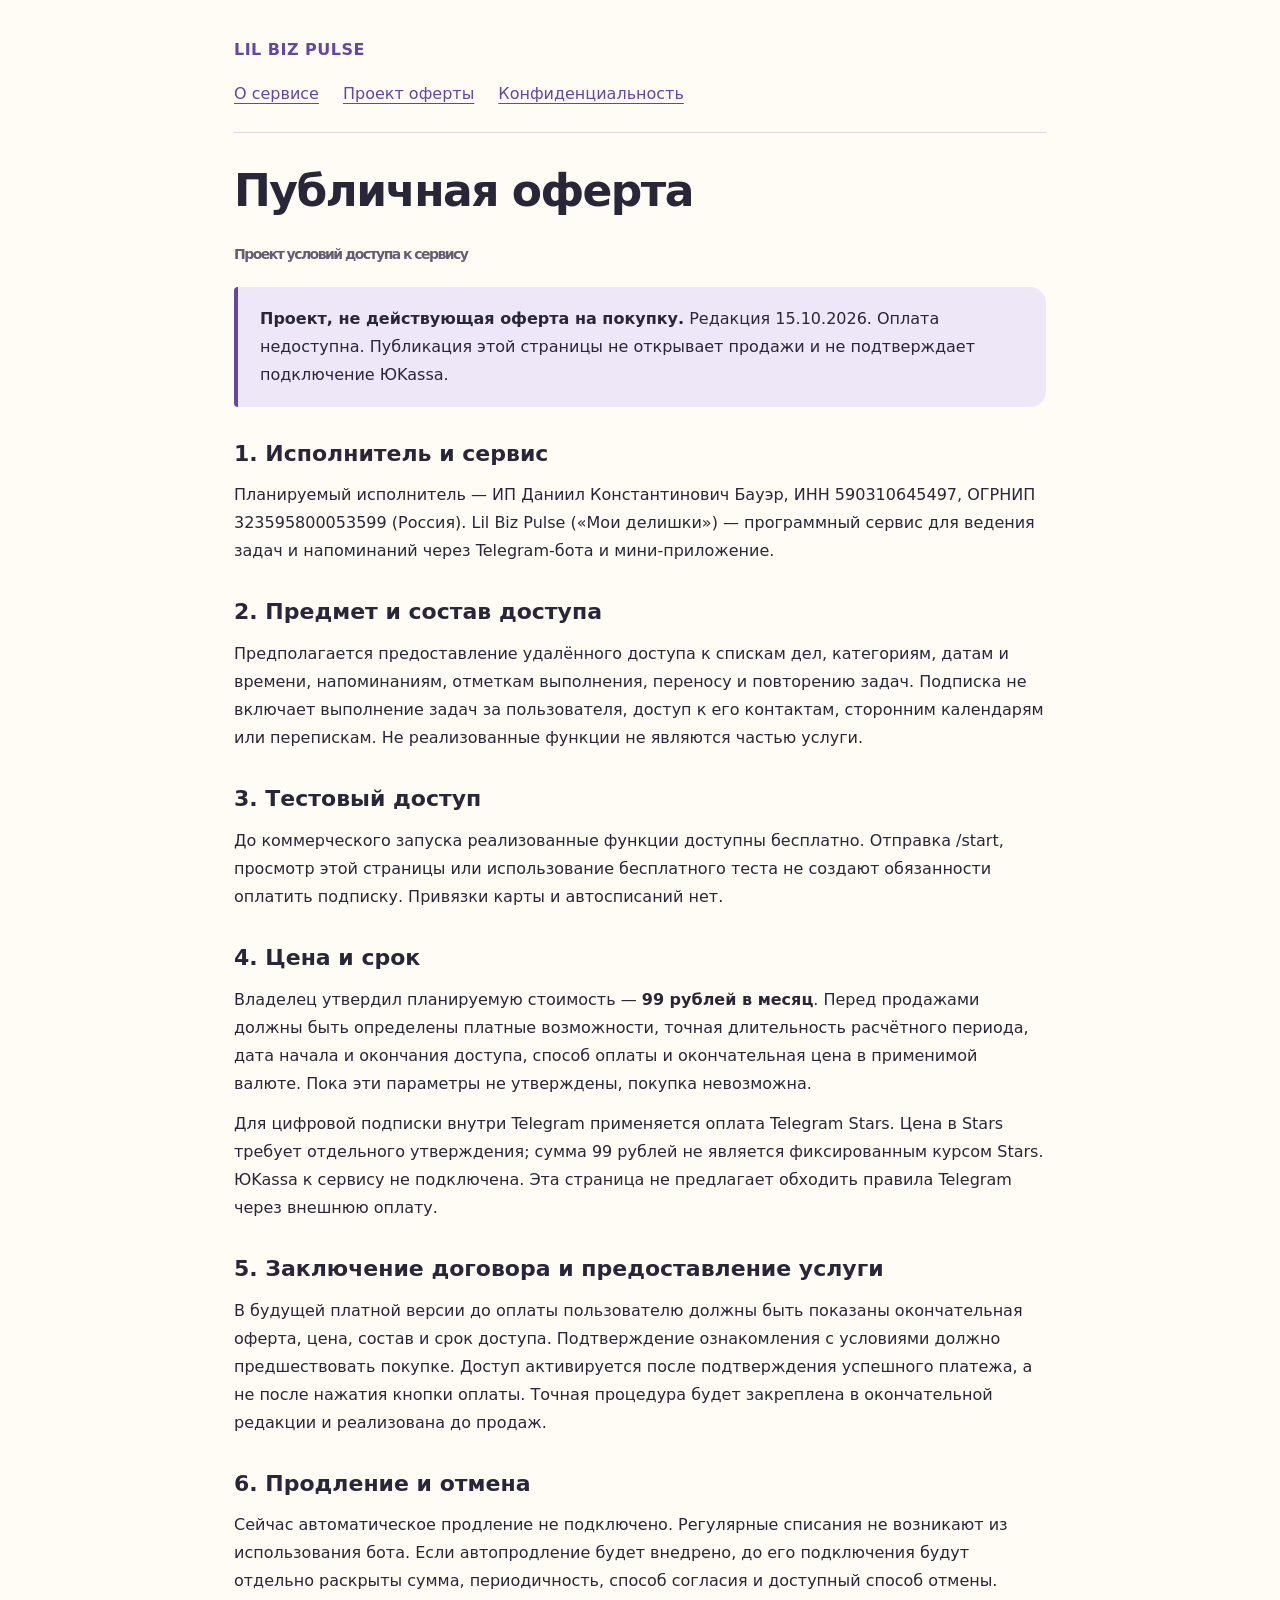
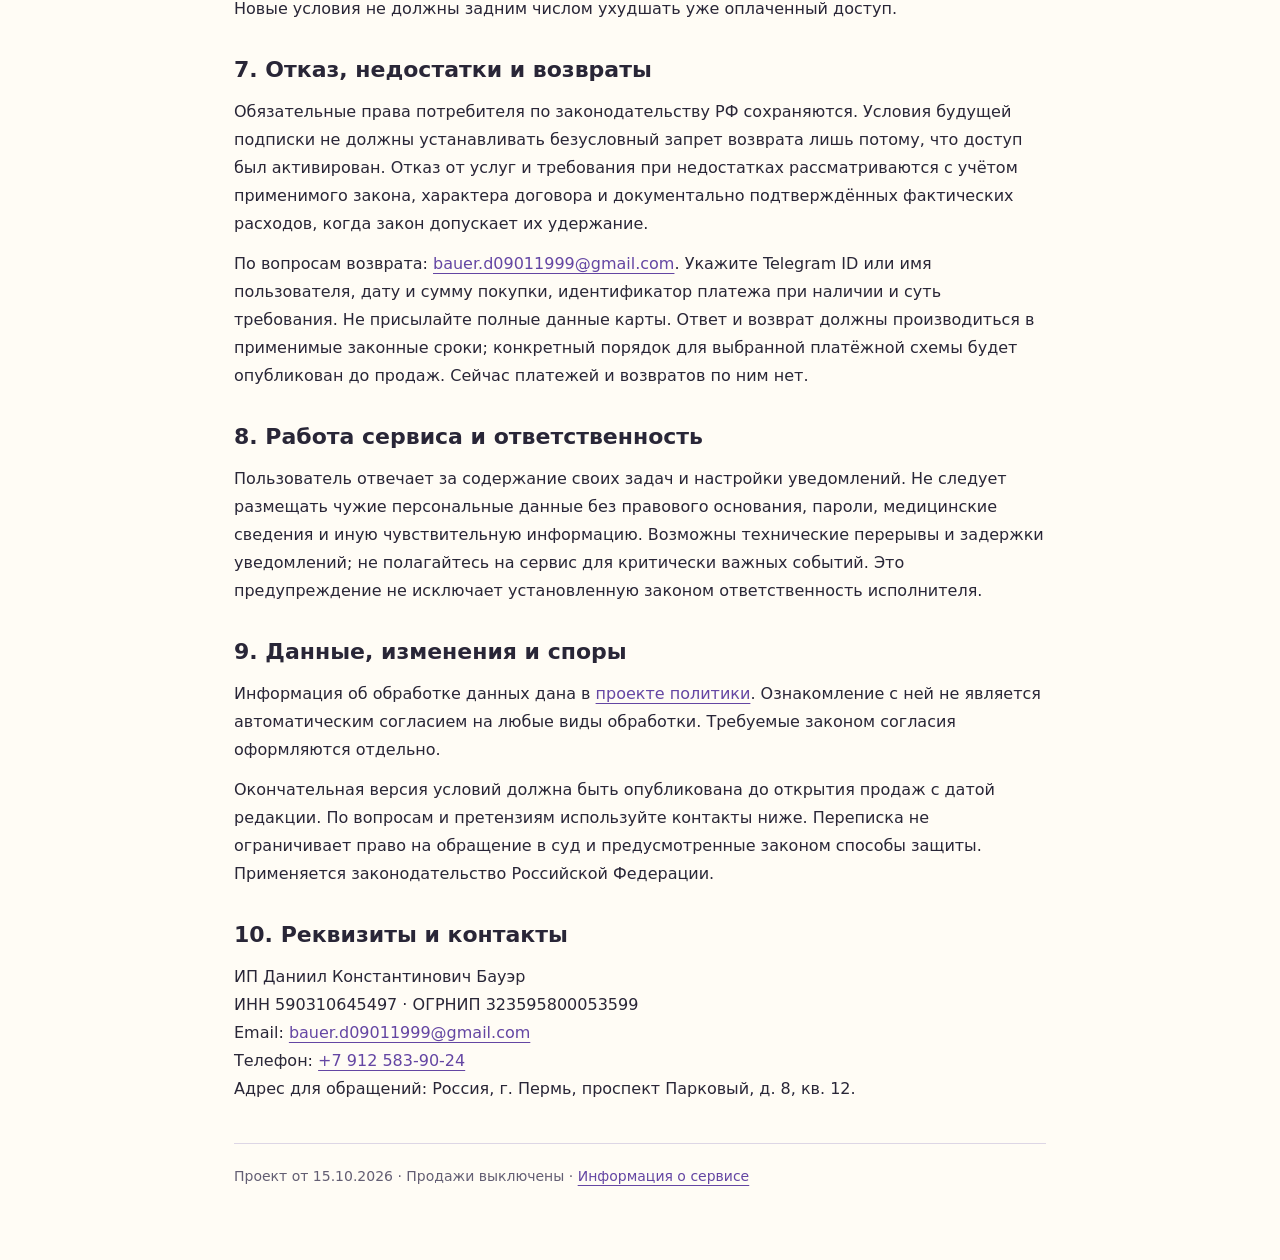
==== offer.html @ 1603880d "Add offer and privacy drafts with verified owner-supplied contacts" ====
<!doctype html>
<html lang="ru"><head><meta charset="utf-8"><meta name="viewport" content="width=device-width,initial-scale=1"><title>Проект публичной оферты — Lil Biz Pulse</title><link rel="stylesheet" href="style.css"></head>
<body><main><header><a class="brand" href="index.html">LIL BIZ PULSE</a><nav aria-label="Документы"><a href="index.html">О сервисе</a><a href="offer.html" aria-current="page">Проект оферты</a><a href="privacy.html">Конфиденциальность</a></nav></header>
<h1>Публичная оферта<br><span class="muted">Проект условий доступа к сервису</span></h1>
<aside class="note"><strong>Проект, не действующая оферта на покупку.</strong> Редакция 15.10.2026. Оплата недоступна. Публикация этой страницы не открывает продажи и не подтверждает подключение ЮKassa.</aside>
<h2>1. Исполнитель и сервис</h2><p>Планируемый исполнитель — ИП Даниил Константинович Бауэр, ИНН 590310645497, ОГРНИП 323595800053599 (Россия). Lil Biz Pulse («Мои делишки») — программный сервис для ведения задач и напоминаний через Telegram-бота и мини-приложение.</p>
<h2>2. Предмет и состав доступа</h2><p>Предполагается предоставление удалённого доступа к спискам дел, категориям, датам и времени, напоминаниям, отметкам выполнения, переносу и повторению задач. Подписка не включает выполнение задач за пользователя, доступ к его контактам, сторонним календарям или перепискам. Не реализованные функции не являются частью услуги.</p>
<h2>3. Тестовый доступ</h2><p>До коммерческого запуска реализованные функции доступны бесплатно. Отправка /start, просмотр этой страницы или использование бесплатного теста не создают обязанности оплатить подписку. Привязки карты и автосписаний нет.</p>
<h2>4. Цена и срок</h2><p>Владелец утвердил планируемую стоимость — <strong>99 рублей в месяц</strong>. Перед продажами должны быть определены платные возможности, точная длительность расчётного периода, дата начала и окончания доступа, способ оплаты и окончательная цена в применимой валюте. Пока эти параметры не утверждены, покупка невозможна.</p><p>Для цифровой подписки внутри Telegram применяется оплата Telegram Stars. Цена в Stars требует отдельного утверждения; сумма 99 рублей не является фиксированным курсом Stars. ЮKassa к сервису не подключена. Эта страница не предлагает обходить правила Telegram через внешнюю оплату.</p>
<h2>5. Заключение договора и предоставление услуги</h2><p>В будущей платной версии до оплаты пользователю должны быть показаны окончательная оферта, цена, состав и срок доступа. Подтверждение ознакомления с условиями должно предшествовать покупке. Доступ активируется после подтверждения успешного платежа, а не после нажатия кнопки оплаты. Точная процедура будет закреплена в окончательной редакции и реализована до продаж.</p>
<h2>6. Продление и отмена</h2><p>Сейчас автоматическое продление не подключено. Регулярные списания не возникают из использования бота. Если автопродление будет внедрено, до его подключения будут отдельно раскрыты сумма, периодичность, способ согласия и доступный способ отмены. Новые условия не должны задним числом ухудшать уже оплаченный доступ.</p>
<h2>7. Отказ, недостатки и возвраты</h2><p>Обязательные права потребителя по законодательству РФ сохраняются. Условия будущей подписки не должны устанавливать безусловный запрет возврата лишь потому, что доступ был активирован. Отказ от услуг и требования при недостатках рассматриваются с учётом применимого закона, характера договора и документально подтверждённых фактических расходов, когда закон допускает их удержание.</p><p>По вопросам возврата: <a href="mailto:bauer.d09011999@gmail.com">bauer.d09011999@gmail.com</a>. Укажите Telegram ID или имя пользователя, дату и сумму покупки, идентификатор платежа при наличии и суть требования. Не присылайте полные данные карты. Ответ и возврат должны производиться в применимые законные сроки; конкретный порядок для выбранной платёжной схемы будет опубликован до продаж. Сейчас платежей и возвратов по ним нет.</p>
<h2>8. Работа сервиса и ответственность</h2><p>Пользователь отвечает за содержание своих задач и настройки уведомлений. Не следует размещать чужие персональные данные без правового основания, пароли, медицинские сведения и иную чувствительную информацию. Возможны технические перерывы и задержки уведомлений; не полагайтесь на сервис для критически важных событий. Это предупреждение не исключает установленную законом ответственность исполнителя.</p>
<h2>9. Данные, изменения и споры</h2><p>Информация об обработке данных дана в <a href="privacy.html">проекте политики</a>. Ознакомление с ней не является автоматическим согласием на любые виды обработки. Требуемые законом согласия оформляются отдельно.</p><p>Окончательная версия условий должна быть опубликована до открытия продаж с датой редакции. По вопросам и претензиям используйте контакты ниже. Переписка не ограничивает право на обращение в суд и предусмотренные законом способы защиты. Применяется законодательство Российской Федерации.</p>
<h2>10. Реквизиты и контакты</h2><p>ИП Даниил Константинович Бауэр<br>ИНН 590310645497 · ОГРНИП 323595800053599<br>Email: <a href="mailto:bauer.d09011999@gmail.com">bauer.d09011999@gmail.com</a><br>Телефон: <a href="tel:+79125839024">+7 912 583-90-24</a><br>Адрес для обращений: Россия, г. Пермь, проспект Парковый, д. 8, кв. 12.</p>
<footer>Проект от 15.10.2026 · Продажи выключены · <a href="index.html">Информация о сервисе</a></footer></main></body></html>
---- style.css ----
:root{color-scheme:light;--ink:#292637;--muted:#635e73;--line:#ddd6e5;--paper:#fffcf5;--accent:#6446a3}*{box-sizing:border-box}body{margin:0;background:var(--paper);color:var(--ink);font:16px/1.75 system-ui,-apple-system,sans-serif}main{max-width:860px;margin:auto;padding:36px 24px 72px}header{padding-bottom:24px;border-bottom:1px solid var(--line)}.brand{color:var(--accent);font-weight:750;text-decoration:none;letter-spacing:.03em}nav{display:flex;flex-wrap:wrap;gap:12px 24px;margin-top:16px}a{color:var(--accent);text-underline-offset:4px}a:focus-visible{outline:3px solid var(--accent);outline-offset:5px}h1{font-size:clamp(28px,6vw,44px);line-height:1.2;letter-spacing:-.035em;margin:32px 0 16px}h2{font-size:22px;line-height:1.4;margin:32px 0 12px}p,ul,dl{margin:12px 0}.note{padding:18px 22px;background:#eee7f8;border-left:4px solid var(--accent);border-radius:4px 16px 16px 4px}.price{font-size:36px;letter-spacing:-.04em;font-weight:750}.muted,footer{color:var(--muted);font-size:14px}dt{font-weight:650}dd{margin:0 0 12px;overflow-wrap:anywhere}footer{margin-top:40px;padding-top:20px;border-top:1px solid var(--line)}@media print{nav{display:none}body{background:white}main{padding:0}.note{background:white;border:1px solid #999}a{color:inherit}}
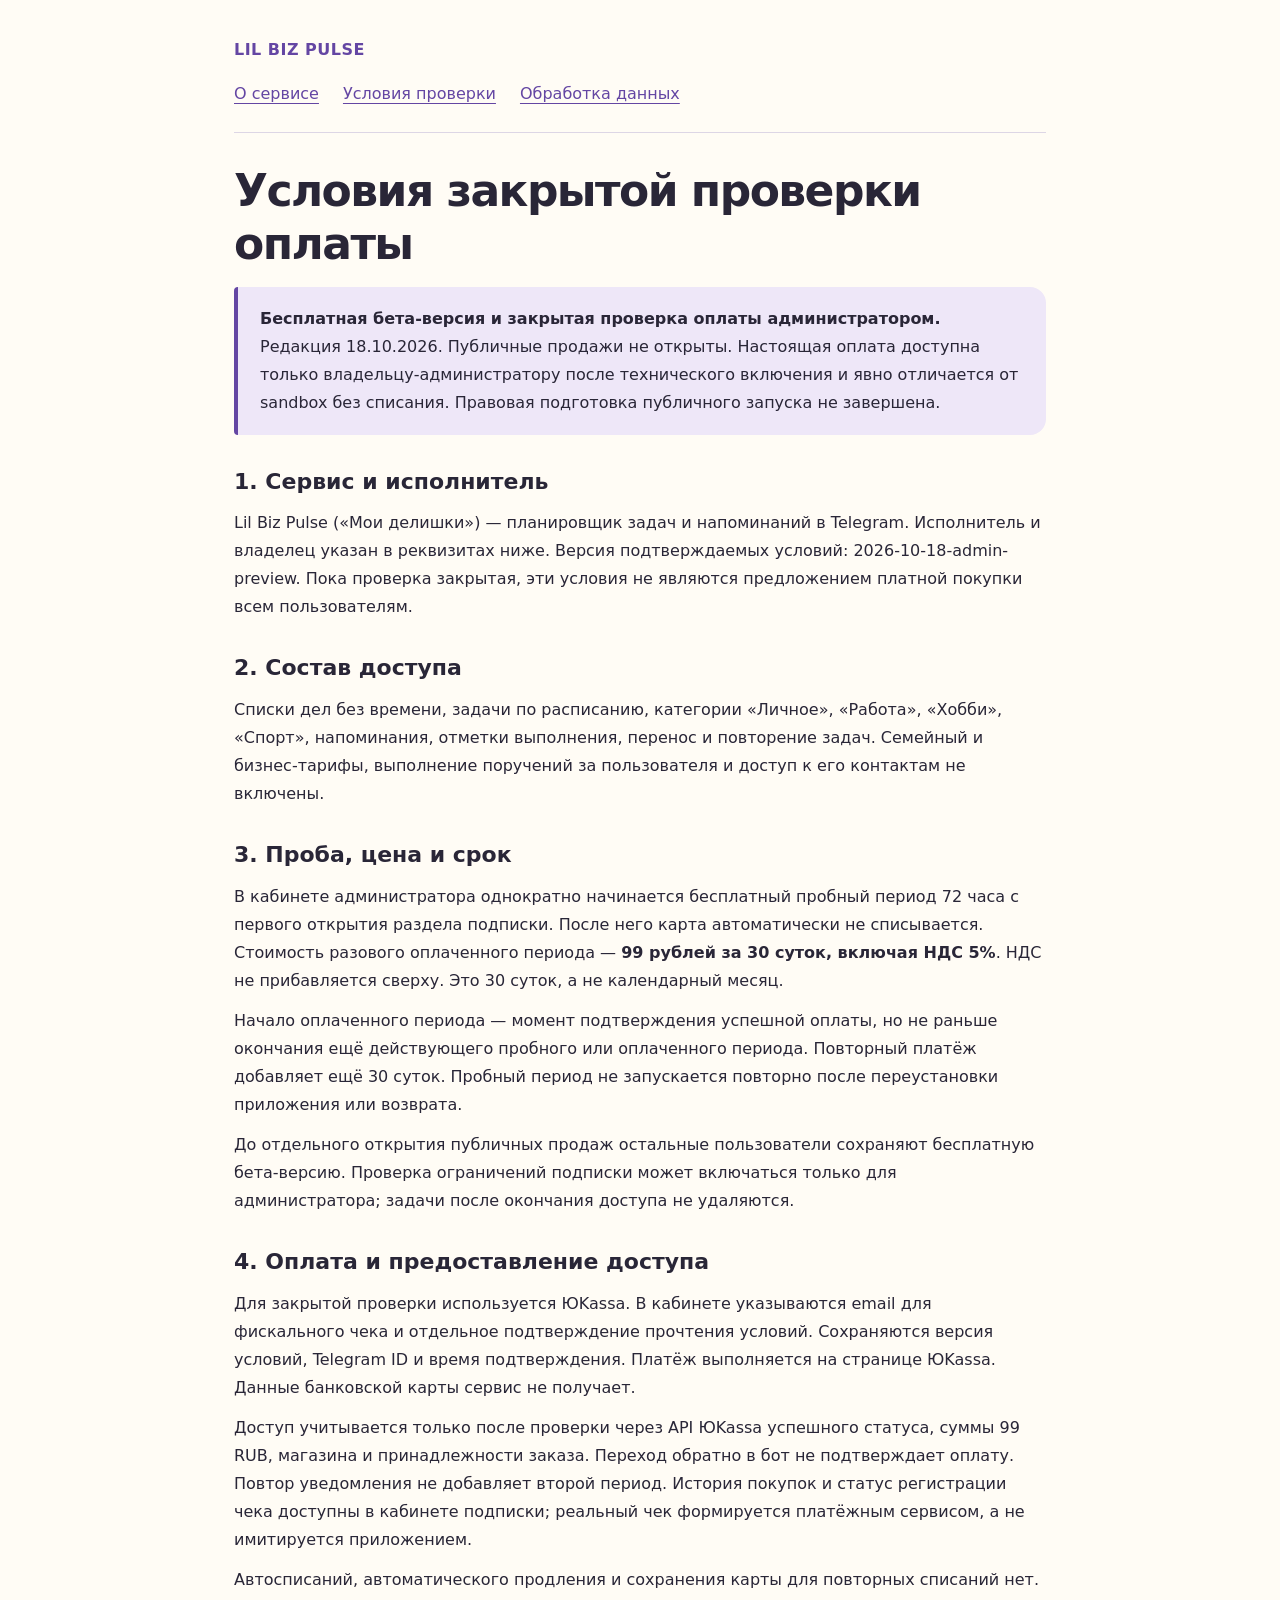
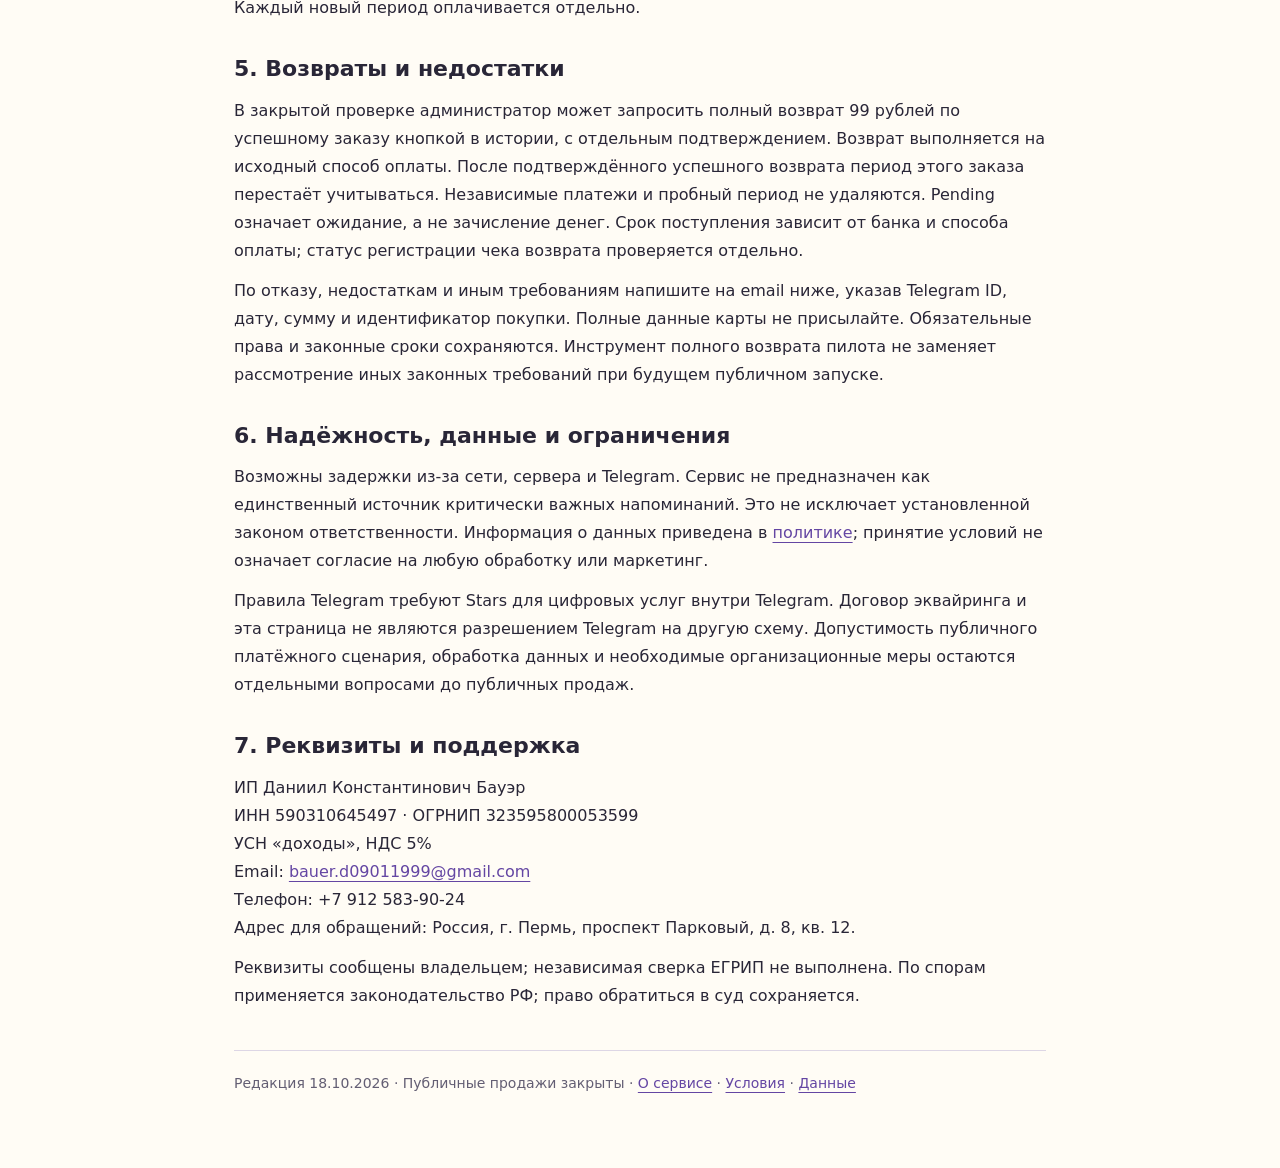
==== commit 6e83a375: "Describe administrator billing pilot, VAT 5%, and actual VPS infrastructure" ====
--- a/offer.html
+++ b/offer.html
@@ -1,16 +1,13 @@
 <!doctype html>
-<html lang="ru"><head><meta charset="utf-8"><meta name="viewport" content="width=device-width,initial-scale=1"><title>Проект публичной оферты — Lil Biz Pulse</title><link rel="stylesheet" href="style.css"></head>
-<body><main><header><a class="brand" href="index.html">LIL BIZ PULSE</a><nav aria-label="Документы"><a href="index.html">О сервисе</a><a href="offer.html" aria-current="page">Проект оферты</a><a href="privacy.html">Конфиденциальность</a></nav></header>
-<h1>Публичная оферта<br><span class="muted">Проект условий доступа к сервису</span></h1>
-<aside class="note"><strong>Проект, не действующая оферта на покупку.</strong> Редакция 15.10.2026. Оплата недоступна. Публикация этой страницы не открывает продажи и не подтверждает подключение ЮKassa.</aside>
-<h2>1. Исполнитель и сервис</h2><p>Планируемый исполнитель — ИП Даниил Константинович Бауэр, ИНН 590310645497, ОГРНИП 323595800053599 (Россия). Lil Biz Pulse («Мои делишки») — программный сервис для ведения задач и напоминаний через Telegram-бота и мини-приложение.</p>
-<h2>2. Предмет и состав доступа</h2><p>Предполагается предоставление удалённого доступа к спискам дел, категориям, датам и времени, напоминаниям, отметкам выполнения, переносу и повторению задач. Подписка не включает выполнение задач за пользователя, доступ к его контактам, сторонним календарям или перепискам. Не реализованные функции не являются частью услуги.</p>
-<h2>3. Тестовый доступ</h2><p>До коммерческого запуска реализованные функции доступны бесплатно. Отправка /start, просмотр этой страницы или использование бесплатного теста не создают обязанности оплатить подписку. Привязки карты и автосписаний нет.</p>
-<h2>4. Цена и срок</h2><p>Владелец утвердил планируемую стоимость — <strong>99 рублей в месяц</strong>. Перед продажами должны быть определены платные возможности, точная длительность расчётного периода, дата начала и окончания доступа, способ оплаты и окончательная цена в применимой валюте. Пока эти параметры не утверждены, покупка невозможна.</p><p>Для цифровой подписки внутри Telegram применяется оплата Telegram Stars. Цена в Stars требует отдельного утверждения; сумма 99 рублей не является фиксированным курсом Stars. ЮKassa к сервису не подключена. Эта страница не предлагает обходить правила Telegram через внешнюю оплату.</p>
-<h2>5. Заключение договора и предоставление услуги</h2><p>В будущей платной версии до оплаты пользователю должны быть показаны окончательная оферта, цена, состав и срок доступа. Подтверждение ознакомления с условиями должно предшествовать покупке. Доступ активируется после подтверждения успешного платежа, а не после нажатия кнопки оплаты. Точная процедура будет закреплена в окончательной редакции и реализована до продаж.</p>
-<h2>6. Продление и отмена</h2><p>Сейчас автоматическое продление не подключено. Регулярные списания не возникают из использования бота. Если автопродление будет внедрено, до его подключения будут отдельно раскрыты сумма, периодичность, способ согласия и доступный способ отмены. Новые условия не должны задним числом ухудшать уже оплаченный доступ.</p>
-<h2>7. Отказ, недостатки и возвраты</h2><p>Обязательные права потребителя по законодательству РФ сохраняются. Условия будущей подписки не должны устанавливать безусловный запрет возврата лишь потому, что доступ был активирован. Отказ от услуг и требования при недостатках рассматриваются с учётом применимого закона, характера договора и документально подтверждённых фактических расходов, когда закон допускает их удержание.</p><p>По вопросам возврата: <a href="mailto:bauer.d09011999@gmail.com">bauer.d09011999@gmail.com</a>. Укажите Telegram ID или имя пользователя, дату и сумму покупки, идентификатор платежа при наличии и суть требования. Не присылайте полные данные карты. Ответ и возврат должны производиться в применимые законные сроки; конкретный порядок для выбранной платёжной схемы будет опубликован до продаж. Сейчас платежей и возвратов по ним нет.</p>
-<h2>8. Работа сервиса и ответственность</h2><p>Пользователь отвечает за содержание своих задач и настройки уведомлений. Не следует размещать чужие персональные данные без правового основания, пароли, медицинские сведения и иную чувствительную информацию. Возможны технические перерывы и задержки уведомлений; не полагайтесь на сервис для критически важных событий. Это предупреждение не исключает установленную законом ответственность исполнителя.</p>
-<h2>9. Данные, изменения и споры</h2><p>Информация об обработке данных дана в <a href="privacy.html">проекте политики</a>. Ознакомление с ней не является автоматическим согласием на любые виды обработки. Требуемые законом согласия оформляются отдельно.</p><p>Окончательная версия условий должна быть опубликована до открытия продаж с датой редакции. По вопросам и претензиям используйте контакты ниже. Переписка не ограничивает право на обращение в суд и предусмотренные законом способы защиты. Применяется законодательство Российской Федерации.</p>
-<h2>10. Реквизиты и контакты</h2><p>ИП Даниил Константинович Бауэр<br>ИНН 590310645497 · ОГРНИП 323595800053599<br>Email: <a href="mailto:bauer.d09011999@gmail.com">bauer.d09011999@gmail.com</a><br>Телефон: <a href="tel:+79125839024">+7 912 583-90-24</a><br>Адрес для обращений: Россия, г. Пермь, проспект Парковый, д. 8, кв. 12.</p>
-<footer>Проект от 15.10.2026 · Продажи выключены · <a href="index.html">Информация о сервисе</a></footer></main></body></html>
+<html lang="ru"><head><meta charset="utf-8"><meta name="viewport" content="width=device-width,initial-scale=1"><title>Условия закрытой проверки — Lil Biz Pulse</title><link rel="stylesheet" href="style.css"></head>
+<body><main><header><a class="brand" href="index.html">LIL BIZ PULSE</a><nav aria-label="Документы"><a href="index.html">О сервисе</a><a href="offer.html">Условия проверки</a><a href="privacy.html">Обработка данных</a></nav></header>
+<h1>Условия закрытой проверки оплаты</h1>
+<aside class="note"><strong>Бесплатная бета-версия и закрытая проверка оплаты администратором.</strong> Редакция 18.10.2026. Публичные продажи не открыты. Настоящая оплата доступна только владельцу-администратору после технического включения и явно отличается от sandbox без списания. Правовая подготовка публичного запуска не завершена.</aside>
+<h2>1. Сервис и исполнитель</h2><p>Lil Biz Pulse («Мои делишки») — планировщик задач и напоминаний в Telegram. Исполнитель и владелец указан в реквизитах ниже. Версия подтверждаемых условий: 2026-10-18-admin-preview. Пока проверка закрытая, эти условия не являются предложением платной покупки всем пользователям.</p>
+<h2>2. Состав доступа</h2><p>Списки дел без времени, задачи по расписанию, категории «Личное», «Работа», «Хобби», «Спорт», напоминания, отметки выполнения, перенос и повторение задач. Семейный и бизнес-тарифы, выполнение поручений за пользователя и доступ к его контактам не включены.</p>
+<h2>3. Проба, цена и срок</h2><p>В кабинете администратора однократно начинается бесплатный пробный период 72 часа с первого открытия раздела подписки. После него карта автоматически не списывается. Стоимость разового оплаченного периода — <strong>99 рублей за 30 суток, включая НДС 5%</strong>. НДС не прибавляется сверху. Это 30 суток, а не календарный месяц.</p><p>Начало оплаченного периода — момент подтверждения успешной оплаты, но не раньше окончания ещё действующего пробного или оплаченного периода. Повторный платёж добавляет ещё 30 суток. Пробный период не запускается повторно после переустановки приложения или возврата.</p><p>До отдельного открытия публичных продаж остальные пользователи сохраняют бесплатную бета-версию. Проверка ограничений подписки может включаться только для администратора; задачи после окончания доступа не удаляются.</p>
+<h2>4. Оплата и предоставление доступа</h2><p>Для закрытой проверки используется ЮKassa. В кабинете указываются email для фискального чека и отдельное подтверждение прочтения условий. Сохраняются версия условий, Telegram ID и время подтверждения. Платёж выполняется на странице ЮKassa. Данные банковской карты сервис не получает.</p><p>Доступ учитывается только после проверки через API ЮKassa успешного статуса, суммы 99 RUB, магазина и принадлежности заказа. Переход обратно в бот не подтверждает оплату. Повтор уведомления не добавляет второй период. История покупок и статус регистрации чека доступны в кабинете подписки; реальный чек формируется платёжным сервисом, а не имитируется приложением.</p><p>Автосписаний, автоматического продления и сохранения карты для повторных списаний нет. Каждый новый период оплачивается отдельно.</p>
+<h2>5. Возвраты и недостатки</h2><p>В закрытой проверке администратор может запросить полный возврат 99 рублей по успешному заказу кнопкой в истории, с отдельным подтверждением. Возврат выполняется на исходный способ оплаты. После подтверждённого успешного возврата период этого заказа перестаёт учитываться. Независимые платежи и пробный период не удаляются. Pending означает ожидание, а не зачисление денег. Срок поступления зависит от банка и способа оплаты; статус регистрации чека возврата проверяется отдельно.</p><p>По отказу, недостаткам и иным требованиям напишите на email ниже, указав Telegram ID, дату, сумму и идентификатор покупки. Полные данные карты не присылайте. Обязательные права и законные сроки сохраняются. Инструмент полного возврата пилота не заменяет рассмотрение иных законных требований при будущем публичном запуске.</p>
+<h2>6. Надёжность, данные и ограничения</h2><p>Возможны задержки из-за сети, сервера и Telegram. Сервис не предназначен как единственный источник критически важных напоминаний. Это не исключает установленной законом ответственности. Информация о данных приведена в <a href="privacy.html">политике</a>; принятие условий не означает согласие на любую обработку или маркетинг.</p><p>Правила Telegram требуют Stars для цифровых услуг внутри Telegram. Договор эквайринга и эта страница не являются разрешением Telegram на другую схему. Допустимость публичного платёжного сценария, обработка данных и необходимые организационные меры остаются отдельными вопросами до публичных продаж.</p>
+<h2>7. Реквизиты и поддержка</h2><p>ИП Даниил Константинович Бауэр<br>ИНН 590310645497 · ОГРНИП 323595800053599<br>УСН «доходы», НДС 5%<br>Email: <a href="mailto:bauer.d09011999@gmail.com">bauer.d09011999@gmail.com</a><br>Телефон: +7 912 583-90-24<br>Адрес для обращений: Россия, г. Пермь, проспект Парковый, д. 8, кв. 12.</p><p>Реквизиты сообщены владельцем; независимая сверка ЕГРИП не выполнена. По спорам применяется законодательство РФ; право обратиться в суд сохраняется.</p>
+<footer>Редакция 18.10.2026 · Публичные продажи закрыты · <a href="index.html">О сервисе</a> · <a href="offer.html">Условия</a> · <a href="privacy.html">Данные</a></footer></main></body></html>
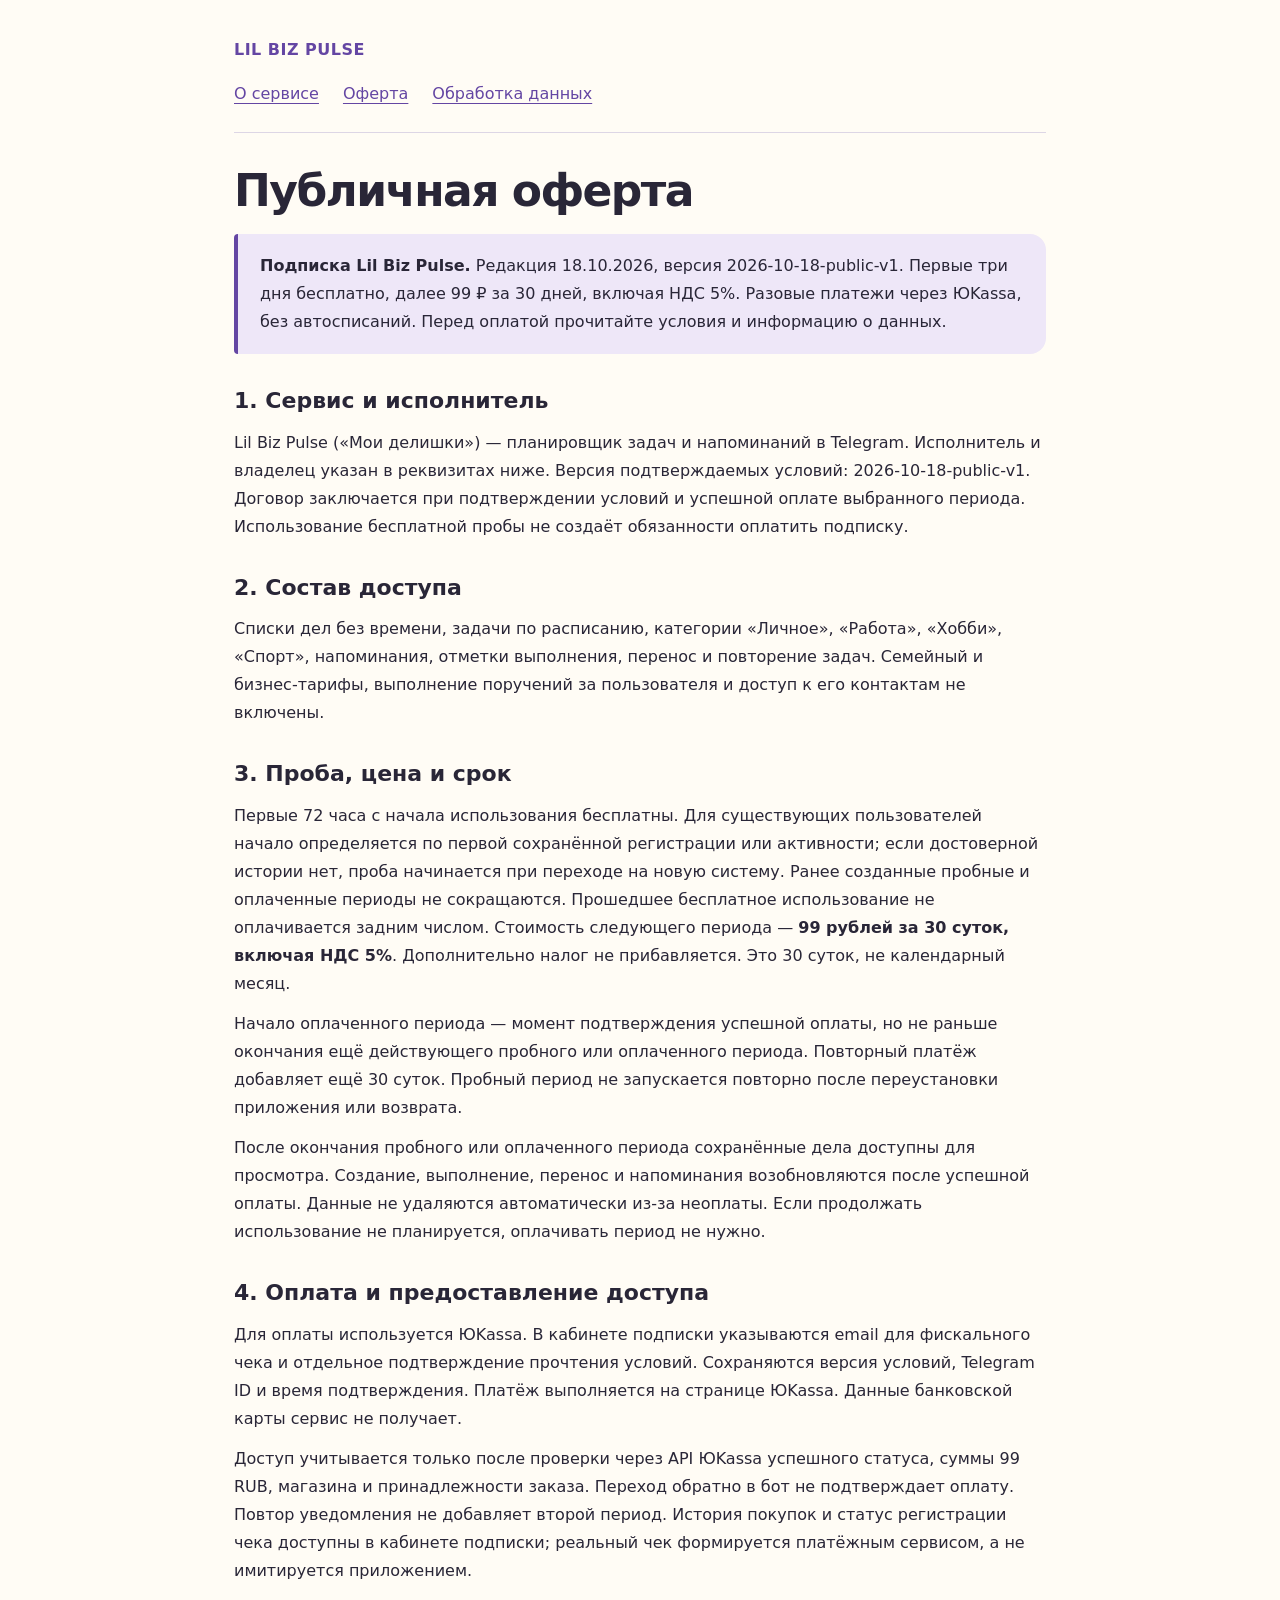
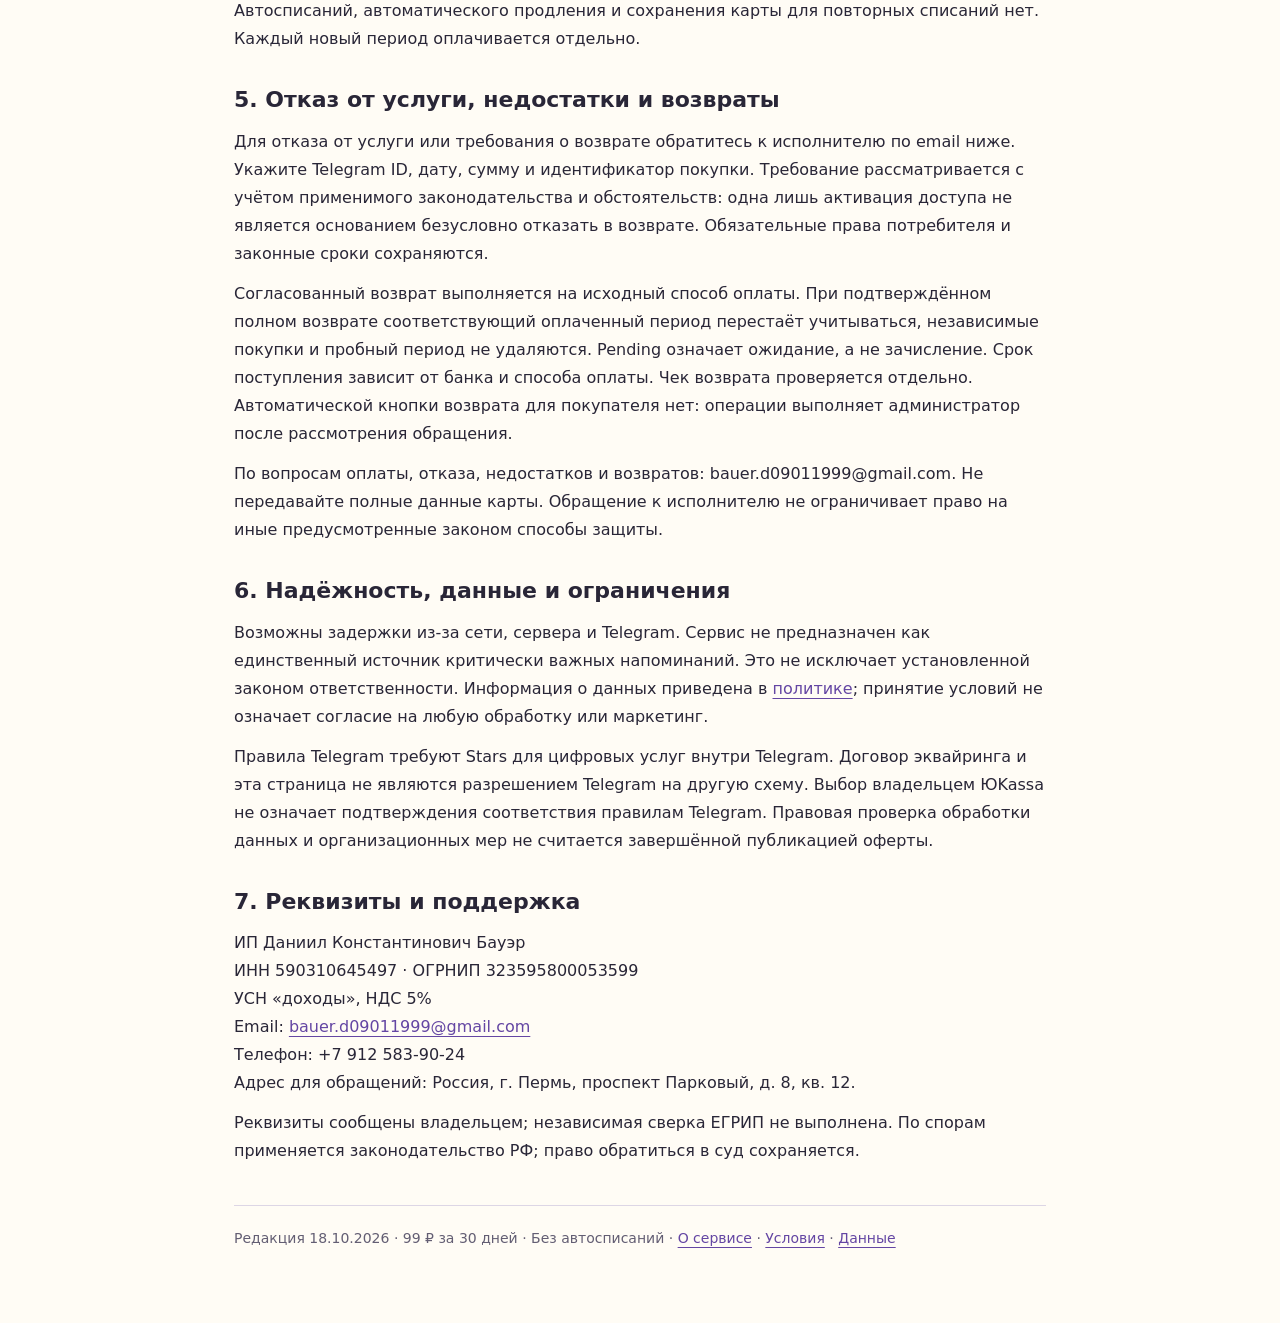
==== commit 0a68bb6c: "Publish subscription terms: 72-hour trial, read-only expiry, 99 RUB periods" ====
--- a/offer.html
+++ b/offer.html
@@ -1,13 +1,13 @@
 <!doctype html>
-<html lang="ru"><head><meta charset="utf-8"><meta name="viewport" content="width=device-width,initial-scale=1"><title>Условия закрытой проверки — Lil Biz Pulse</title><link rel="stylesheet" href="style.css"></head>
-<body><main><header><a class="brand" href="index.html">LIL BIZ PULSE</a><nav aria-label="Документы"><a href="index.html">О сервисе</a><a href="offer.html">Условия проверки</a><a href="privacy.html">Обработка данных</a></nav></header>
-<h1>Условия закрытой проверки оплаты</h1>
-<aside class="note"><strong>Бесплатная бета-версия и закрытая проверка оплаты администратором.</strong> Редакция 18.10.2026. Публичные продажи не открыты. Настоящая оплата доступна только владельцу-администратору после технического включения и явно отличается от sandbox без списания. Правовая подготовка публичного запуска не завершена.</aside>
-<h2>1. Сервис и исполнитель</h2><p>Lil Biz Pulse («Мои делишки») — планировщик задач и напоминаний в Telegram. Исполнитель и владелец указан в реквизитах ниже. Версия подтверждаемых условий: 2026-10-18-admin-preview. Пока проверка закрытая, эти условия не являются предложением платной покупки всем пользователям.</p>
+<html lang="ru"><head><meta charset="utf-8"><meta name="viewport" content="width=device-width,initial-scale=1"><title>Условия подписки — Lil Biz Pulse</title><link rel="stylesheet" href="style.css"></head>
+<body><main><header><a class="brand" href="index.html">LIL BIZ PULSE</a><nav aria-label="Документы"><a href="index.html">О сервисе</a><a href="offer.html">Оферта</a><a href="privacy.html">Обработка данных</a></nav></header>
+<h1>Публичная оферта</h1>
+<aside class="note"><strong>Подписка Lil Biz Pulse.</strong> Редакция 18.10.2026, версия 2026-10-18-public-v1. Первые три дня бесплатно, далее 99 ₽ за 30 дней, включая НДС 5%. Разовые платежи через ЮKassa, без автосписаний. Перед оплатой прочитайте условия и информацию о данных.</aside>
+<h2>1. Сервис и исполнитель</h2><p>Lil Biz Pulse («Мои делишки») — планировщик задач и напоминаний в Telegram. Исполнитель и владелец указан в реквизитах ниже. Версия подтверждаемых условий: 2026-10-18-public-v1. Договор заключается при подтверждении условий и успешной оплате выбранного периода. Использование бесплатной пробы не создаёт обязанности оплатить подписку.</p>
 <h2>2. Состав доступа</h2><p>Списки дел без времени, задачи по расписанию, категории «Личное», «Работа», «Хобби», «Спорт», напоминания, отметки выполнения, перенос и повторение задач. Семейный и бизнес-тарифы, выполнение поручений за пользователя и доступ к его контактам не включены.</p>
-<h2>3. Проба, цена и срок</h2><p>В кабинете администратора однократно начинается бесплатный пробный период 72 часа с первого открытия раздела подписки. После него карта автоматически не списывается. Стоимость разового оплаченного периода — <strong>99 рублей за 30 суток, включая НДС 5%</strong>. НДС не прибавляется сверху. Это 30 суток, а не календарный месяц.</p><p>Начало оплаченного периода — момент подтверждения успешной оплаты, но не раньше окончания ещё действующего пробного или оплаченного периода. Повторный платёж добавляет ещё 30 суток. Пробный период не запускается повторно после переустановки приложения или возврата.</p><p>До отдельного открытия публичных продаж остальные пользователи сохраняют бесплатную бета-версию. Проверка ограничений подписки может включаться только для администратора; задачи после окончания доступа не удаляются.</p>
-<h2>4. Оплата и предоставление доступа</h2><p>Для закрытой проверки используется ЮKassa. В кабинете указываются email для фискального чека и отдельное подтверждение прочтения условий. Сохраняются версия условий, Telegram ID и время подтверждения. Платёж выполняется на странице ЮKassa. Данные банковской карты сервис не получает.</p><p>Доступ учитывается только после проверки через API ЮKassa успешного статуса, суммы 99 RUB, магазина и принадлежности заказа. Переход обратно в бот не подтверждает оплату. Повтор уведомления не добавляет второй период. История покупок и статус регистрации чека доступны в кабинете подписки; реальный чек формируется платёжным сервисом, а не имитируется приложением.</p><p>Автосписаний, автоматического продления и сохранения карты для повторных списаний нет. Каждый новый период оплачивается отдельно.</p>
-<h2>5. Возвраты и недостатки</h2><p>В закрытой проверке администратор может запросить полный возврат 99 рублей по успешному заказу кнопкой в истории, с отдельным подтверждением. Возврат выполняется на исходный способ оплаты. После подтверждённого успешного возврата период этого заказа перестаёт учитываться. Независимые платежи и пробный период не удаляются. Pending означает ожидание, а не зачисление денег. Срок поступления зависит от банка и способа оплаты; статус регистрации чека возврата проверяется отдельно.</p><p>По отказу, недостаткам и иным требованиям напишите на email ниже, указав Telegram ID, дату, сумму и идентификатор покупки. Полные данные карты не присылайте. Обязательные права и законные сроки сохраняются. Инструмент полного возврата пилота не заменяет рассмотрение иных законных требований при будущем публичном запуске.</p>
-<h2>6. Надёжность, данные и ограничения</h2><p>Возможны задержки из-за сети, сервера и Telegram. Сервис не предназначен как единственный источник критически важных напоминаний. Это не исключает установленной законом ответственности. Информация о данных приведена в <a href="privacy.html">политике</a>; принятие условий не означает согласие на любую обработку или маркетинг.</p><p>Правила Telegram требуют Stars для цифровых услуг внутри Telegram. Договор эквайринга и эта страница не являются разрешением Telegram на другую схему. Допустимость публичного платёжного сценария, обработка данных и необходимые организационные меры остаются отдельными вопросами до публичных продаж.</p>
+<h2>3. Проба, цена и срок</h2><p>Первые 72 часа с начала использования бесплатны. Для существующих пользователей начало определяется по первой сохранённой регистрации или активности; если достоверной истории нет, проба начинается при переходе на новую систему. Ранее созданные пробные и оплаченные периоды не сокращаются. Прошедшее бесплатное использование не оплачивается задним числом. Стоимость следующего периода — <strong>99 рублей за 30 суток, включая НДС 5%</strong>. Дополнительно налог не прибавляется. Это 30 суток, не календарный месяц.</p><p>Начало оплаченного периода — момент подтверждения успешной оплаты, но не раньше окончания ещё действующего пробного или оплаченного периода. Повторный платёж добавляет ещё 30 суток. Пробный период не запускается повторно после переустановки приложения или возврата.</p><p>После окончания пробного или оплаченного периода сохранённые дела доступны для просмотра. Создание, выполнение, перенос и напоминания возобновляются после успешной оплаты. Данные не удаляются автоматически из-за неоплаты. Если продолжать использование не планируется, оплачивать период не нужно.</p>
+<h2>4. Оплата и предоставление доступа</h2><p>Для оплаты используется ЮKassa. В кабинете подписки указываются email для фискального чека и отдельное подтверждение прочтения условий. Сохраняются версия условий, Telegram ID и время подтверждения. Платёж выполняется на странице ЮKassa. Данные банковской карты сервис не получает.</p><p>Доступ учитывается только после проверки через API ЮKassa успешного статуса, суммы 99 RUB, магазина и принадлежности заказа. Переход обратно в бот не подтверждает оплату. Повтор уведомления не добавляет второй период. История покупок и статус регистрации чека доступны в кабинете подписки; реальный чек формируется платёжным сервисом, а не имитируется приложением.</p><p>Автосписаний, автоматического продления и сохранения карты для повторных списаний нет. Каждый новый период оплачивается отдельно.</p>
+<h2>5. Отказ от услуги, недостатки и возвраты</h2><p>Для отказа от услуги или требования о возврате обратитесь к исполнителю по email ниже. Укажите Telegram ID, дату, сумму и идентификатор покупки. Требование рассматривается с учётом применимого законодательства и обстоятельств: одна лишь активация доступа не является основанием безусловно отказать в возврате. Обязательные права потребителя и законные сроки сохраняются.</p><p>Согласованный возврат выполняется на исходный способ оплаты. При подтверждённом полном возврате соответствующий оплаченный период перестаёт учитываться, независимые покупки и пробный период не удаляются. Pending означает ожидание, а не зачисление. Срок поступления зависит от банка и способа оплаты. Чек возврата проверяется отдельно. Автоматической кнопки возврата для покупателя нет: операции выполняет администратор после рассмотрения обращения.</p><p>По вопросам оплаты, отказа, недостатков и возвратов: bauer.d09011999@gmail.com. Не передавайте полные данные карты. Обращение к исполнителю не ограничивает право на иные предусмотренные законом способы защиты.</p>
+<h2>6. Надёжность, данные и ограничения</h2><p>Возможны задержки из-за сети, сервера и Telegram. Сервис не предназначен как единственный источник критически важных напоминаний. Это не исключает установленной законом ответственности. Информация о данных приведена в <a href="privacy.html">политике</a>; принятие условий не означает согласие на любую обработку или маркетинг.</p><p>Правила Telegram требуют Stars для цифровых услуг внутри Telegram. Договор эквайринга и эта страница не являются разрешением Telegram на другую схему. Выбор владельцем ЮKassa не означает подтверждения соответствия правилам Telegram. Правовая проверка обработки данных и организационных мер не считается завершённой публикацией оферты.</p>
 <h2>7. Реквизиты и поддержка</h2><p>ИП Даниил Константинович Бауэр<br>ИНН 590310645497 · ОГРНИП 323595800053599<br>УСН «доходы», НДС 5%<br>Email: <a href="mailto:bauer.d09011999@gmail.com">bauer.d09011999@gmail.com</a><br>Телефон: +7 912 583-90-24<br>Адрес для обращений: Россия, г. Пермь, проспект Парковый, д. 8, кв. 12.</p><p>Реквизиты сообщены владельцем; независимая сверка ЕГРИП не выполнена. По спорам применяется законодательство РФ; право обратиться в суд сохраняется.</p>
-<footer>Редакция 18.10.2026 · Публичные продажи закрыты · <a href="index.html">О сервисе</a> · <a href="offer.html">Условия</a> · <a href="privacy.html">Данные</a></footer></main></body></html>
+<footer>Редакция 18.10.2026 · 99 ₽ за 30 дней · Без автосписаний · <a href="index.html">О сервисе</a> · <a href="offer.html">Условия</a> · <a href="privacy.html">Данные</a></footer></main></body></html>
